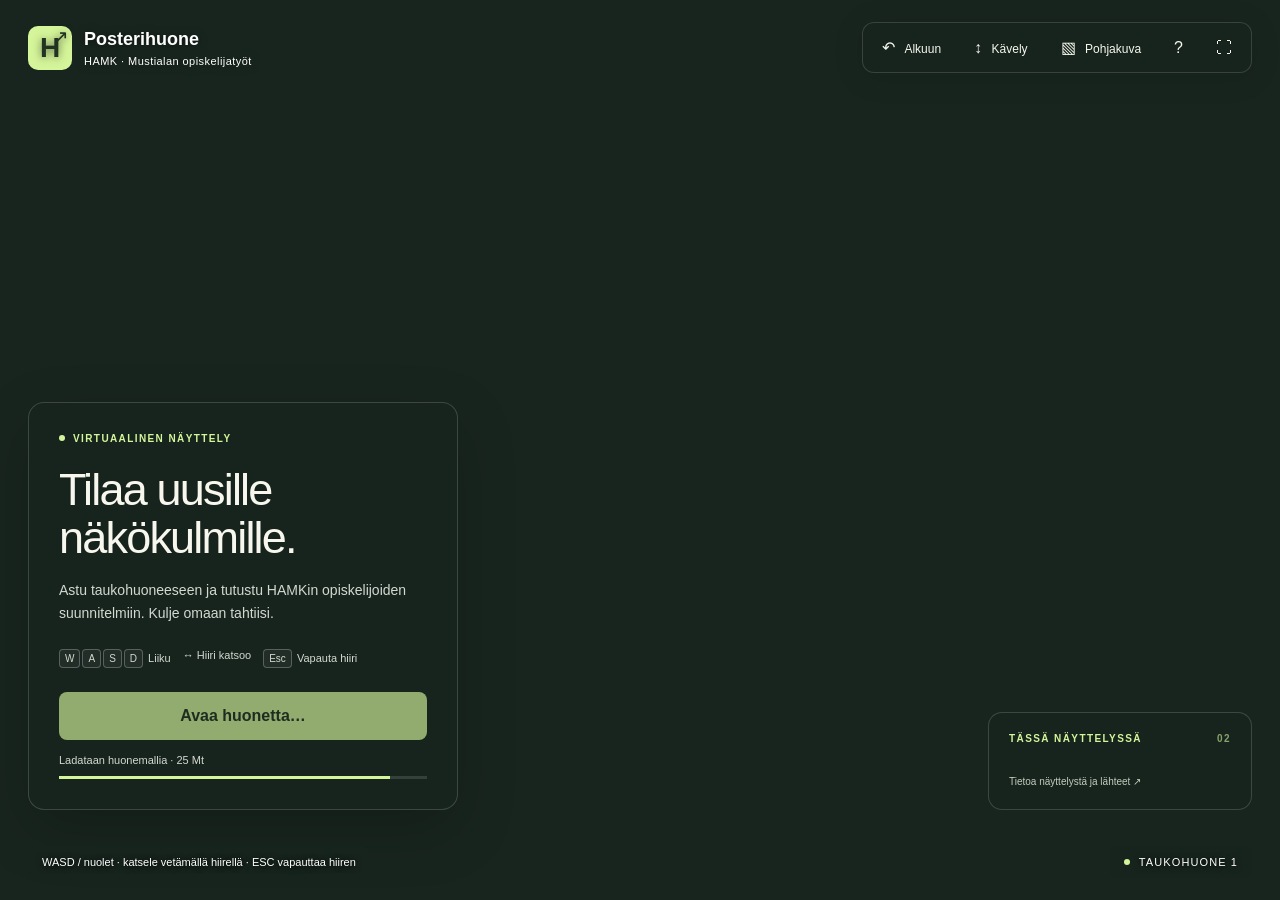
==== posterihuone/index.html @ b35eef32 "Publish static Three.js poster room" ====
<!doctype html>
<html lang="fi">
<head>
  <meta charset="UTF-8" />
  <meta name="viewport" content="width=device-width, initial-scale=1.0" />
  <meta name="theme-color" content="#18251e" />
  <meta name="description" content="Kulje HAMKin virtuaalisessa taukohuoneessa ja tutustu opiskelijoiden postereihin." />
  <title>Posterihuone · HAMK</title>
  <script type="module" crossorigin src="./assets/index-BItZWsgN.js"></script>
  <link rel="stylesheet" crossorigin href="./assets/index-Vwy-UdIa.css">
</head>
<body>
  <main id="app">
    <canvas id="scene" aria-label="Taukohuoneen kolmiulotteinen malli. Liiku WASD-näppäimillä ja katsele hiirellä." tabindex="0"></canvas>
    <header class="toolbar">
      <a class="brand" href="./" aria-label="Posterihuone, alkuun"><span class="brand-icon">H<span>↗</span></span><span>Posterihuone<small>HAMK · Mustialan opiskelijatyöt</small></span></a>
      <nav aria-label="Huoneen toiminnot">
        <button id="home" title="Palaa lähtöpaikkaan (R)">↶ <span>Alkuun</span></button>
        <button id="fly" aria-pressed="false" title="Vaihda kävelyn ja vapaan lentämisen välillä">↕ <span id="mode-label">Kävely</span></button>
        <button id="plan">▧ <span>Pohjakuva</span></button>
        <button id="help" aria-label="Liikkumisohjeet">?</button>
        <button id="fullscreen" aria-label="Koko näyttö">⛶</button>
      </nav>
    </header>
    <section id="welcome" class="welcome" aria-labelledby="welcome-title">
      <div class="eyebrow"><span class="status-dot"></span> VIRTUAALINEN NÄYTTELY</div>
      <h1 id="welcome-title">Tilaa uusille<br>näkökulmille.</h1>
      <p>Astu taukohuoneeseen ja tutustu HAMKin opiskelijoiden suunnitelmiin. Kulje omaan tahtiisi.</p>
      <div class="instructions"><span><kbd>W</kbd><kbd>A</kbd><kbd>S</kbd><kbd>D</kbd> Liiku</span><span>↔ Hiiri katsoo</span><span><kbd>Esc</kbd> Vapauta hiiri</span></div>
      <button id="enter" class="primary" disabled>Avaa huonetta…</button>
      <div id="loading" role="status" aria-live="polite">Valmistellaan näyttelyä</div>
      <progress id="progress" max="100" value="0" aria-label="Huoneen lataus"></progress>
    </section>
    <aside id="poster-list" class="poster-list" aria-label="Näyttelyn posterit">
      <div class="eyebrow">TÄSSÄ NÄYTTELYSSÄ <span>02</span></div>
      <div id="poster-cards"></div>
      <button id="sources" class="text-button">Tietoa näyttelystä ja lähteet ↗</button>
    </aside>
    <div id="crosshair" aria-hidden="true"></div>
    <button id="resume" class="primary resume" hidden>Astu sisään ↗</button>
    <button id="interact" class="interact" hidden>Avaa posteri <kbd>E</kbd></button>
    <footer class="hintbar"><span id="movement-hint">WASD / nuolet · katsele vetämällä hiirellä · ESC vapauttaa hiiren</span><span class="room-label"><i></i> TAUKOHUONE 1</span></footer>
    <div id="touch-controls" aria-label="Kosketusohjaimet"><button data-move="forward" aria-label="Eteenpäin">↑</button><div><button data-move="left" aria-label="Vasemmalle">←</button><button data-move="backward" aria-label="Taaksepäin">↓</button><button data-move="right" aria-label="Oikealle">→</button></div><div class="flight-touch"><button data-move="up" aria-label="Ylöspäin">+</button><button data-move="down" aria-label="Alaspäin">−</button></div></div>
    <dialog id="poster-dialog" aria-labelledby="poster-title"><div class="dialog-bar"><div><span class="eyebrow">OPISKELIJATYÖ</span><h2 id="poster-title"></h2></div><button class="close" aria-label="Sulje posteri">×</button></div><div class="poster-scroll"><img id="poster-large" alt="" /></div><div class="dialog-footer"><p id="poster-credit"></p><a id="poster-pdf" target="_blank" rel="noopener">Avaa alkuperäinen PDF ↗</a></div></dialog>
    <dialog id="info-dialog" aria-labelledby="info-title"><div class="dialog-bar"><h2 id="info-title"></h2><button class="close" aria-label="Sulje">×</button></div><div id="info-content" class="info-content"></div></dialog>
    <div id="toast" role="status" aria-live="polite" hidden></div>
  </main>
</body>
</html>
---- posterihuone/assets/index-Vwy-UdIa.css ----
:root{color:#f7f7ee;font-synthesis:none;--lime:#d5f59a;--panel:#18251ef0;background:#18251e;font-family:Inter,Segoe UI,Arial,sans-serif}*{box-sizing:border-box}body{margin:0;overflow:hidden}button,a{-webkit-tap-highlight-color:transparent}button{font:inherit;cursor:pointer}button:disabled{cursor:wait;opacity:.65}button:focus-visible,a:focus-visible,canvas:focus-visible{outline:3px solid var(--lime);outline-offset:4px}button{color:inherit;background:0 0;border:1px solid #ffffff30;border-radius:8px;padding:10px 14px;transition:background .15s}button:hover{background:#ffffff1a}a{color:var(--lime)}[hidden]{display:none!important}#scene{touch-action:none;outline:none;width:100vw;height:100dvh;display:block}.toolbar{pointer-events:none;justify-content:space-between;align-items:center;gap:20px;display:flex;position:absolute;top:22px;left:28px;right:28px}.toolbar>*{pointer-events:auto}.brand{color:#fff;text-shadow:0 1px 8px #0008;align-items:center;gap:12px;font-size:18px;font-weight:650;text-decoration:none;display:flex}.brand-icon{background:var(--lime);color:#233323;border-radius:10px;place-content:center;width:44px;height:44px;font-size:28px;line-height:1;display:grid;position:relative}.brand-icon span{font-size:20px;position:absolute;top:1px;right:3px}.brand small{letter-spacing:.04em;margin-top:5px;font-size:11px;font-weight:450;display:block}.toolbar nav{background:var(--panel);border:1px solid #ffffff24;border-radius:12px;gap:5px;padding:5px;display:flex;box-shadow:0 4px 30px #0002}.toolbar button{border:0;font-size:16px}.toolbar button span{margin-left:5px;font-size:12px}.toolbar button[aria-pressed=true]{background:var(--lime);color:#253124}.welcome{background:var(--panel);border:1px solid #ffffff29;border-radius:16px;width:430px;padding:30px;position:absolute;bottom:90px;left:28px;box-shadow:0 20px 60px #0003}.eyebrow{letter-spacing:.14em;color:var(--lime);align-items:center;gap:8px;font-size:10px;font-weight:650;display:flex}.status-dot,.room-label i{background:var(--lime);border-radius:50%;width:6px;height:6px;display:inline-block}h1{letter-spacing:-.04em;margin:22px 0 16px;font-size:45px;font-weight:450;line-height:1.08}p{color:#d3d9d1;font-size:14px;line-height:1.65}.instructions{color:#d3d9d1;flex-wrap:wrap;gap:12px;margin:24px 0;font-size:11px;display:flex}kbd{background:#ffffff0b;border:1px solid #ffffff40;border-radius:4px;margin-right:2px;padding:3px 5px;font-family:inherit;font-size:10px;display:inline-block}.primary{background:var(--lime);color:#233323;border:0;width:100%;padding:15px;font-weight:650;display:block}.primary:hover{background:#e1ffad}#loading{color:#d3d9d1;margin-top:14px;font-size:11px}progress{width:100%;height:3px;accent-color:var(--lime);border:0;margin-top:10px;display:block}progress::-webkit-progress-bar{background:#ffffff20}progress::-webkit-progress-value{background:var(--lime)}.poster-list{background:var(--panel);border:1px solid #ffffff29;border-radius:14px;width:264px;padding:20px;position:absolute;bottom:90px;right:28px}.poster-list>.eyebrow{justify-content:space-between;margin-bottom:18px}.poster-list>.eyebrow span{opacity:.6}.poster-card{text-align:left;border:0;border-top:1px solid #ffffff20;border-radius:0;align-items:center;gap:14px;width:100%;padding:14px 0;display:flex}.poster-card img{object-fit:contain;background:#f5f4e7;border-radius:2px;width:42px;height:59px}.poster-card strong{font-size:14px;font-weight:550;display:block}.poster-card small{color:#bcc5b9;margin-top:7px;font-size:10px;line-height:1.5;display:block}.poster-card .arrow{color:var(--lime);margin-left:auto}.text-button{color:#c3cdbd;text-align:left;border:0;width:100%;padding:14px 0 0;font-size:10px}.hintbar{color:#fff;pointer-events:none;text-shadow:0 1px 6px #000;justify-content:space-between;align-items:center;font-size:11px;display:flex;position:absolute;bottom:22px;left:28px;right:28px}.hintbar>span{background:#18251edb;border-radius:7px;padding:10px 14px}.room-label{letter-spacing:.1em;align-items:center;gap:9px;display:flex}#crosshair{pointer-events:none;background:#fff;border-radius:50%;width:5px;height:5px;margin:-2.5px;display:none;position:absolute;top:50%;left:50%;box-shadow:0 0 4px #0008}body.exploring #crosshair{display:block}body.exploring .poster-list{opacity:0;pointer-events:none}body.exploring .toolbar{opacity:.65}body.exploring .toolbar:hover{opacity:1}.interact{background:var(--panel);font-size:13px;position:absolute;top:56%;left:50%;transform:translate(-50%)}.interact kbd{margin-left:10px}dialog{color:#f7f7ee;background:#18251e;border:1px solid #ffffff40;border-radius:16px;max-width:calc(100vw - 28px);padding:0;box-shadow:0 30px 100px #0009}dialog::backdrop{-webkit-backdrop-filter:blur(6px);backdrop-filter:blur(6px);background:#07110bdd}#poster-dialog{width:780px;height:92dvh}.dialog-bar{border-bottom:1px solid #ffffff25;justify-content:space-between;align-items:center;gap:20px;padding:18px 22px;display:flex}.dialog-bar h2{margin:5px 0;font-size:21px;font-weight:500}.close{border:0;font-size:27px;line-height:1}.poster-scroll{text-align:center;background:#0c180e;height:calc(100% - 183px);padding:20px;overflow:auto}.poster-scroll img{width:100%;max-width:1600px;height:auto;margin:auto;display:block}.dialog-footer{padding:14px 22px;font-size:12px}.dialog-footer p{margin:0 0 8px;font-size:11px}.dialog-footer a{font-size:12px}#info-dialog{width:720px;max-height:90dvh}.info-content{max-height:75dvh;padding:10px 24px 28px;overflow:auto}.info-content p,.info-content li{color:#d3d9d1;font-size:14px;line-height:1.8}.info-content img{border-radius:8px;width:100%}.info-content h3{margin-top:24px;font-size:17px}.info-content ul{padding-left:22px}#toast{background:var(--panel);text-align:center;border-radius:8px;max-width:90vw;padding:12px 20px;font-size:13px;position:absolute;top:95px;left:50%;transform:translate(-50%)}#touch-controls{text-align:center;touch-action:none;display:none;position:absolute;bottom:78px;left:24px}#touch-controls button{background:var(--panel);touch-action:none;-webkit-user-select:none;user-select:none;width:48px;height:48px;margin:3px}.flight-touch{display:none}body.flying .flight-touch{display:block}@media (width<=800px){.toolbar{gap:8px;top:14px;left:14px;right:14px}.brand{font-size:15px}.brand small{font-size:9px}.brand-icon{width:36px;height:36px;font-size:23px}.toolbar nav{gap:0}.toolbar button{padding:9px}.toolbar button span{display:none}.welcome{width:360px;max-width:calc(100vw - 28px);padding:24px;bottom:65px;left:14px}.poster-list{width:220px;bottom:65px;right:14px}.hintbar{bottom:14px;left:14px;right:14px}.hintbar>span{font-size:10px}.hintbar .room-label{display:none}h1{font-size:36px}.instructions{gap:9px}.dialog-bar{padding:14px}.dialog-footer{padding:10px 14px}.poster-scroll{padding:10px}}@media (width<=620px){.poster-list{width:auto;padding:8px 14px;top:76px;bottom:auto;right:14px}.poster-list>.eyebrow,.poster-list .text-button,.poster-card small,.poster-card .arrow{display:none}#poster-cards{gap:12px;display:flex}.poster-card{border:0;gap:7px;padding:4px 0}.poster-card img{width:23px;height:33px}.poster-card strong{font-size:11px}.welcome p{font-size:13px}.toolbar nav{padding:2px}.toolbar button{padding:8px}.toolbar #fullscreen{display:none}}@media (pointer:coarse){body.entered #touch-controls{display:block}body.entered .poster-list{display:none}.hintbar #movement-hint{max-width:100%}}#app{-webkit-user-select:none;user-select:none}dialog{-webkit-user-select:text;user-select:text}#scene{cursor:default}body.entered #scene{cursor:grab}body.entered #scene:active{cursor:grabbing}.resume{z-index:2;width:220px;max-width:calc(100vw - 40px);padding:18px 28px;position:absolute;top:50%;left:50%;transform:translate(-50%,-50%);box-shadow:0 8px 40px #0006}@media (prefers-reduced-motion:reduce){*{transition:none!important}}
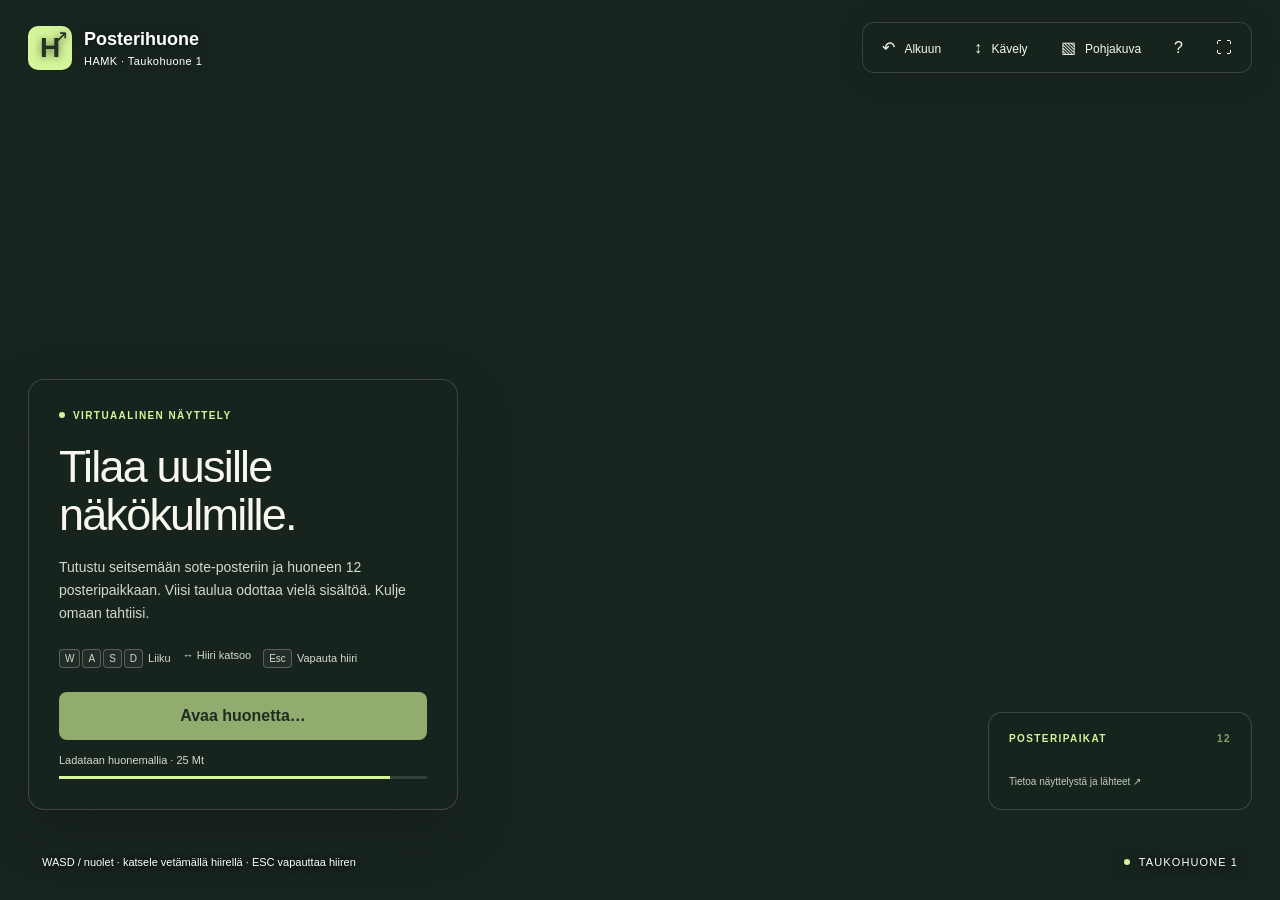
==== commit dd893c03: "Update poster room with 12 floor stands, Sote posters and Zoom links" ====
--- a/posterihuone/index.html
+++ b/posterihuone/index.html
@@ -6,14 +6,14 @@
   <meta name="theme-color" content="#18251e" />
   <meta name="description" content="Kulje HAMKin virtuaalisessa taukohuoneessa ja tutustu opiskelijoiden postereihin." />
   <title>Posterihuone · HAMK</title>
-  <script type="module" crossorigin src="./assets/index-BItZWsgN.js"></script>
-  <link rel="stylesheet" crossorigin href="./assets/index-Vwy-UdIa.css">
+  <script type="module" crossorigin src="./assets/index-D9Sp7Ctz.js"></script>
+  <link rel="stylesheet" crossorigin href="./assets/index-D_d5UYnc.css">
 </head>
 <body>
   <main id="app">
     <canvas id="scene" aria-label="Taukohuoneen kolmiulotteinen malli. Liiku WASD-näppäimillä ja katsele hiirellä." tabindex="0"></canvas>
     <header class="toolbar">
-      <a class="brand" href="./" aria-label="Posterihuone, alkuun"><span class="brand-icon">H<span>↗</span></span><span>Posterihuone<small>HAMK · Mustialan opiskelijatyöt</small></span></a>
+      <a class="brand" href="./" aria-label="Posterihuone, alkuun"><span class="brand-icon">H<span>↗</span></span><span>Posterihuone<small>HAMK · Taukohuone 1</small></span></a>
       <nav aria-label="Huoneen toiminnot">
         <button id="home" title="Palaa lähtöpaikkaan (R)">↶ <span>Alkuun</span></button>
         <button id="fly" aria-pressed="false" title="Vaihda kävelyn ja vapaan lentämisen välillä">↕ <span id="mode-label">Kävely</span></button>
@@ -25,14 +25,15 @@
     <section id="welcome" class="welcome" aria-labelledby="welcome-title">
       <div class="eyebrow"><span class="status-dot"></span> VIRTUAALINEN NÄYTTELY</div>
       <h1 id="welcome-title">Tilaa uusille<br>näkökulmille.</h1>
-      <p>Astu taukohuoneeseen ja tutustu HAMKin opiskelijoiden suunnitelmiin. Kulje omaan tahtiisi.</p>
+      <p>Tutustu seitsemään sote-posteriin ja huoneen 12 posteripaikkaan. Viisi taulua odottaa vielä sisältöä. Kulje omaan tahtiisi.</p>
       <div class="instructions"><span><kbd>W</kbd><kbd>A</kbd><kbd>S</kbd><kbd>D</kbd> Liiku</span><span>↔ Hiiri katsoo</span><span><kbd>Esc</kbd> Vapauta hiiri</span></div>
       <button id="enter" class="primary" disabled>Avaa huonetta…</button>
       <div id="loading" role="status" aria-live="polite">Valmistellaan näyttelyä</div>
       <progress id="progress" max="100" value="0" aria-label="Huoneen lataus"></progress>
     </section>
     <aside id="poster-list" class="poster-list" aria-label="Näyttelyn posterit">
-      <div class="eyebrow">TÄSSÄ NÄYTTELYSSÄ <span>02</span></div>
+      <div class="eyebrow">POSTERIPAIKAT <span id="poster-count">12</span></div>
+      <p id="slot-status" class="slot-summary"></p>
       <div id="poster-cards"></div>
       <button id="sources" class="text-button">Tietoa näyttelystä ja lähteet ↗</button>
     </aside>
@@ -41,7 +42,7 @@
     <button id="interact" class="interact" hidden>Avaa posteri <kbd>E</kbd></button>
     <footer class="hintbar"><span id="movement-hint">WASD / nuolet · katsele vetämällä hiirellä · ESC vapauttaa hiiren</span><span class="room-label"><i></i> TAUKOHUONE 1</span></footer>
     <div id="touch-controls" aria-label="Kosketusohjaimet"><button data-move="forward" aria-label="Eteenpäin">↑</button><div><button data-move="left" aria-label="Vasemmalle">←</button><button data-move="backward" aria-label="Taaksepäin">↓</button><button data-move="right" aria-label="Oikealle">→</button></div><div class="flight-touch"><button data-move="up" aria-label="Ylöspäin">+</button><button data-move="down" aria-label="Alaspäin">−</button></div></div>
-    <dialog id="poster-dialog" aria-labelledby="poster-title"><div class="dialog-bar"><div><span class="eyebrow">OPISKELIJATYÖ</span><h2 id="poster-title"></h2></div><button class="close" aria-label="Sulje posteri">×</button></div><div class="poster-scroll"><img id="poster-large" alt="" /></div><div class="dialog-footer"><p id="poster-credit"></p><a id="poster-pdf" target="_blank" rel="noopener">Avaa alkuperäinen PDF ↗</a></div></dialog>
+    <dialog id="poster-dialog" aria-labelledby="poster-title"><div class="dialog-bar"><div><span class="eyebrow">OPISKELIJATYÖ</span><h2 id="poster-title"></h2></div><button class="close" aria-label="Sulje posteri">×</button></div><div class="poster-scroll"><img id="poster-large" alt="" /></div><div class="dialog-footer"><p id="poster-credit"></p><div class="poster-actions"><a id="poster-zoom" class="zoom-link" target="_blank" rel="noopener noreferrer" hidden>Liity esittäjän Zoom-huoneeseen ↗</a><a id="poster-pdf" target="_blank" rel="noopener">Avaa alkuperäinen PDF ↗</a></div></div></dialog>
     <dialog id="info-dialog" aria-labelledby="info-title"><div class="dialog-bar"><h2 id="info-title"></h2><button class="close" aria-label="Sulje">×</button></div><div id="info-content" class="info-content"></div></dialog>
     <div id="toast" role="status" aria-live="polite" hidden></div>
   </main>
--- a/posterihuone/assets/index-D_d5UYnc.css
+++ b/posterihuone/assets/index-D_d5UYnc.css
@@ -0,0 +1 @@
+:root{color:#f7f7ee;font-synthesis:none;--lime:#d5f59a;--panel:#18251ef0;background:#18251e;font-family:Inter,Segoe UI,Arial,sans-serif}*{box-sizing:border-box}body{margin:0;overflow:hidden}button,a{-webkit-tap-highlight-color:transparent}button{font:inherit;cursor:pointer}button:disabled{cursor:wait;opacity:.65}button:focus-visible,a:focus-visible,canvas:focus-visible{outline:3px solid var(--lime);outline-offset:4px}button{color:inherit;background:0 0;border:1px solid #ffffff30;border-radius:8px;padding:10px 14px;transition:background .15s}button:hover{background:#ffffff1a}a{color:var(--lime)}[hidden]{display:none!important}#scene{touch-action:none;outline:none;width:100vw;height:100dvh;display:block}.toolbar{pointer-events:none;justify-content:space-between;align-items:center;gap:20px;display:flex;position:absolute;top:22px;left:28px;right:28px}.toolbar>*{pointer-events:auto}.brand{color:#fff;text-shadow:0 1px 8px #0008;align-items:center;gap:12px;font-size:18px;font-weight:650;text-decoration:none;display:flex}.brand-icon{background:var(--lime);color:#233323;border-radius:10px;place-content:center;width:44px;height:44px;font-size:28px;line-height:1;display:grid;position:relative}.brand-icon span{font-size:20px;position:absolute;top:1px;right:3px}.brand small{letter-spacing:.04em;margin-top:5px;font-size:11px;font-weight:450;display:block}.toolbar nav{background:var(--panel);border:1px solid #ffffff24;border-radius:12px;gap:5px;padding:5px;display:flex;box-shadow:0 4px 30px #0002}.toolbar button{border:0;font-size:16px}.toolbar button span{margin-left:5px;font-size:12px}.toolbar button[aria-pressed=true]{background:var(--lime);color:#253124}.welcome{background:var(--panel);border:1px solid #ffffff29;border-radius:16px;width:430px;padding:30px;position:absolute;bottom:90px;left:28px;box-shadow:0 20px 60px #0003}.eyebrow{letter-spacing:.14em;color:var(--lime);align-items:center;gap:8px;font-size:10px;font-weight:650;display:flex}.status-dot,.room-label i{background:var(--lime);border-radius:50%;width:6px;height:6px;display:inline-block}h1{letter-spacing:-.04em;margin:22px 0 16px;font-size:45px;font-weight:450;line-height:1.08}p{color:#d3d9d1;font-size:14px;line-height:1.65}.instructions{color:#d3d9d1;flex-wrap:wrap;gap:12px;margin:24px 0;font-size:11px;display:flex}kbd{background:#ffffff0b;border:1px solid #ffffff40;border-radius:4px;margin-right:2px;padding:3px 5px;font-family:inherit;font-size:10px;display:inline-block}.primary{background:var(--lime);color:#233323;border:0;width:100%;padding:15px;font-weight:650;display:block}.primary:hover{background:#e1ffad}#loading{color:#d3d9d1;margin-top:14px;font-size:11px}progress{width:100%;height:3px;accent-color:var(--lime);border:0;margin-top:10px;display:block}progress::-webkit-progress-bar{background:#ffffff20}progress::-webkit-progress-value{background:var(--lime)}.poster-list{background:var(--panel);border:1px solid #ffffff29;border-radius:14px;width:264px;padding:20px;position:absolute;bottom:90px;right:28px}.poster-list>.eyebrow{justify-content:space-between;margin-bottom:18px}.poster-list>.eyebrow span{opacity:.6}.poster-card{text-align:left;border:0;border-top:1px solid #ffffff20;border-radius:0;align-items:center;gap:14px;width:100%;padding:14px 0;display:flex}.poster-card img{object-fit:contain;background:#f5f4e7;border-radius:2px;width:42px;height:59px}.poster-card strong{font-size:14px;font-weight:550;display:block}.poster-card small{color:#bcc5b9;margin-top:7px;font-size:10px;line-height:1.5;display:block}.poster-card .arrow{color:var(--lime);margin-left:auto}.text-button{color:#c3cdbd;text-align:left;border:0;width:100%;padding:14px 0 0;font-size:10px}.hintbar{color:#fff;pointer-events:none;text-shadow:0 1px 6px #000;justify-content:space-between;align-items:center;font-size:11px;display:flex;position:absolute;bottom:22px;left:28px;right:28px}.hintbar>span{background:#18251edb;border-radius:7px;padding:10px 14px}.room-label{letter-spacing:.1em;align-items:center;gap:9px;display:flex}#crosshair{pointer-events:none;background:#fff;border-radius:50%;width:5px;height:5px;margin:-2.5px;display:none;position:absolute;top:50%;left:50%;box-shadow:0 0 4px #0008}body.exploring #crosshair{display:block}body.exploring .poster-list{opacity:0;pointer-events:none}body.exploring .toolbar{opacity:.65}body.exploring .toolbar:hover{opacity:1}.interact{background:var(--panel);font-size:13px;position:absolute;top:56%;left:50%;transform:translate(-50%)}.interact kbd{margin-left:10px}dialog{color:#f7f7ee;background:#18251e;border:1px solid #ffffff40;border-radius:16px;max-width:calc(100vw - 28px);padding:0;box-shadow:0 30px 100px #0009}dialog::backdrop{-webkit-backdrop-filter:blur(6px);backdrop-filter:blur(6px);background:#07110bdd}#poster-dialog{width:780px;height:92dvh}.dialog-bar{border-bottom:1px solid #ffffff25;justify-content:space-between;align-items:center;gap:20px;padding:18px 22px;display:flex}.dialog-bar h2{margin:5px 0;font-size:21px;font-weight:500}.close{border:0;font-size:27px;line-height:1}.poster-scroll{text-align:center;background:#0c180e;height:calc(100% - 183px);padding:20px;overflow:auto}.poster-scroll img{width:100%;max-width:1600px;height:auto;margin:auto;display:block}.dialog-footer{padding:14px 22px;font-size:12px}.dialog-footer p{margin:0 0 8px;font-size:11px}.dialog-footer a{font-size:12px}#info-dialog{width:720px;max-height:90dvh}.info-content{max-height:75dvh;padding:10px 24px 28px;overflow:auto}.info-content p,.info-content li{color:#d3d9d1;font-size:14px;line-height:1.8}.info-content img{border-radius:8px;width:100%}.info-content h3{margin-top:24px;font-size:17px}.info-content ul{padding-left:22px}#toast{background:var(--panel);text-align:center;border-radius:8px;max-width:90vw;padding:12px 20px;font-size:13px;position:absolute;top:95px;left:50%;transform:translate(-50%)}#touch-controls{text-align:center;touch-action:none;display:none;position:absolute;bottom:78px;left:24px}#touch-controls button{background:var(--panel);touch-action:none;-webkit-user-select:none;user-select:none;width:48px;height:48px;margin:3px}.flight-touch{display:none}body.flying .flight-touch{display:block}@media (width<=800px){.toolbar{gap:8px;top:14px;left:14px;right:14px}.brand{font-size:15px}.brand small{font-size:9px}.brand-icon{width:36px;height:36px;font-size:23px}.toolbar nav{gap:0}.toolbar button{padding:9px}.toolbar button span{display:none}.welcome{width:360px;max-width:calc(100vw - 28px);padding:24px;bottom:65px;left:14px}.poster-list{width:220px;bottom:65px;right:14px}.hintbar{bottom:14px;left:14px;right:14px}.hintbar>span{font-size:10px}.hintbar .room-label{display:none}h1{font-size:36px}.instructions{gap:9px}.dialog-bar{padding:14px}.dialog-footer{padding:10px 14px}.poster-scroll{padding:10px}}@media (width<=620px){.poster-list{width:auto;padding:8px 14px;top:76px;bottom:auto;right:14px}.poster-list>.eyebrow,.poster-list .text-button,.poster-card small,.poster-card .arrow{display:none}#poster-cards{gap:12px;display:flex}.poster-card{border:0;gap:7px;padding:4px 0}.poster-card img{width:23px;height:33px}.poster-card strong{font-size:11px}.welcome p{font-size:13px}.toolbar nav{padding:2px}.toolbar button{padding:8px}.toolbar #fullscreen{display:none}}@media (pointer:coarse){body.entered #touch-controls{display:block}body.entered .poster-list{display:none}.hintbar #movement-hint{max-width:100%}}#app{-webkit-user-select:none;user-select:none}dialog{-webkit-user-select:text;user-select:text}#scene{cursor:default}body.entered #scene{cursor:grab}body.entered #scene:active{cursor:grabbing}.resume{z-index:2;width:220px;max-width:calc(100vw - 40px);padding:18px 28px;position:absolute;top:50%;left:50%;transform:translate(-50%,-50%);box-shadow:0 8px 40px #0006}.slot-summary{color:#d3d9d1;font-size:12px;line-height:1.7}#poster-cards{scrollbar-width:thin;max-height:40dvh;overflow-y:auto}.poster-card strong{-webkit-line-clamp:2;-webkit-box-orient:vertical;font-size:12px;display:-webkit-box;overflow:hidden}.poster-card small{font-size:10px}.dialog-bar h2{font-size:17px;line-height:1.35}.poster-card>span:not(.arrow){flex:1;min-width:0}.poster-card img,.poster-card .arrow{flex-shrink:0}#poster-dialog[open]{flex-direction:column;display:flex}#poster-dialog .dialog-bar,#poster-dialog .dialog-footer{flex-shrink:0}#poster-dialog .poster-scroll{flex:1;height:auto;min-height:0}.poster-actions{flex-wrap:wrap;align-items:center;gap:12px 20px;display:flex}.zoom-link{background:var(--lime);color:#233323;border-radius:8px;padding:12px 16px;font-weight:650;text-decoration:none;display:inline-block}.zoom-link:hover{background:#e1ffad}@media (width<=620px){#poster-cards{max-width:calc(100vw - 56px);max-height:100px;overflow-x:auto}.poster-card{min-width:150px;max-width:160px}.slot-summary{margin:4px 0;font-size:10px}}@media (prefers-reduced-motion:reduce){*{transition:none!important}}
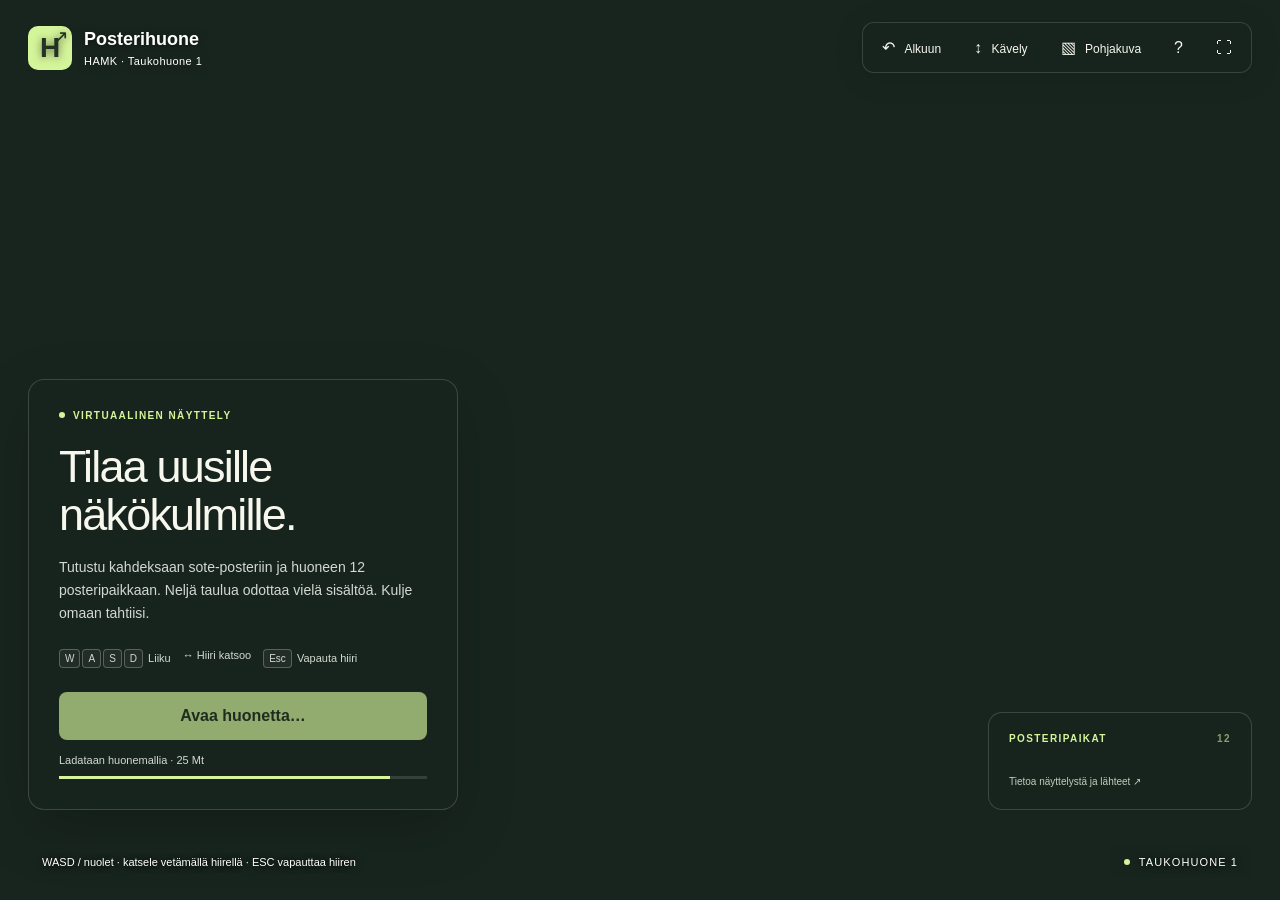
==== commit f58e4e50: "Update welcome text for eight posters" ====
--- a/posterihuone/index.html
+++ b/posterihuone/index.html
@@ -6,7 +6,7 @@
   <meta name="theme-color" content="#18251e" />
   <meta name="description" content="Kulje HAMKin virtuaalisessa taukohuoneessa ja tutustu opiskelijoiden postereihin." />
   <title>Posterihuone · HAMK</title>
-  <script type="module" crossorigin src="./assets/index-D9Sp7Ctz.js"></script>
+  <script type="module" crossorigin src="./assets/index-CT75sugb.js"></script>
   <link rel="stylesheet" crossorigin href="./assets/index-D_d5UYnc.css">
 </head>
 <body>
@@ -25,7 +25,7 @@
     <section id="welcome" class="welcome" aria-labelledby="welcome-title">
       <div class="eyebrow"><span class="status-dot"></span> VIRTUAALINEN NÄYTTELY</div>
       <h1 id="welcome-title">Tilaa uusille<br>näkökulmille.</h1>
-      <p>Tutustu seitsemään sote-posteriin ja huoneen 12 posteripaikkaan. Viisi taulua odottaa vielä sisältöä. Kulje omaan tahtiisi.</p>
+      <p>Tutustu kahdeksaan sote-posteriin ja huoneen 12 posteripaikkaan. Neljä taulua odottaa vielä sisältöä. Kulje omaan tahtiisi.</p>
       <div class="instructions"><span><kbd>W</kbd><kbd>A</kbd><kbd>S</kbd><kbd>D</kbd> Liiku</span><span>↔ Hiiri katsoo</span><span><kbd>Esc</kbd> Vapauta hiiri</span></div>
       <button id="enter" class="primary" disabled>Avaa huonetta…</button>
       <div id="loading" role="status" aria-live="polite">Valmistellaan näyttelyä</div>
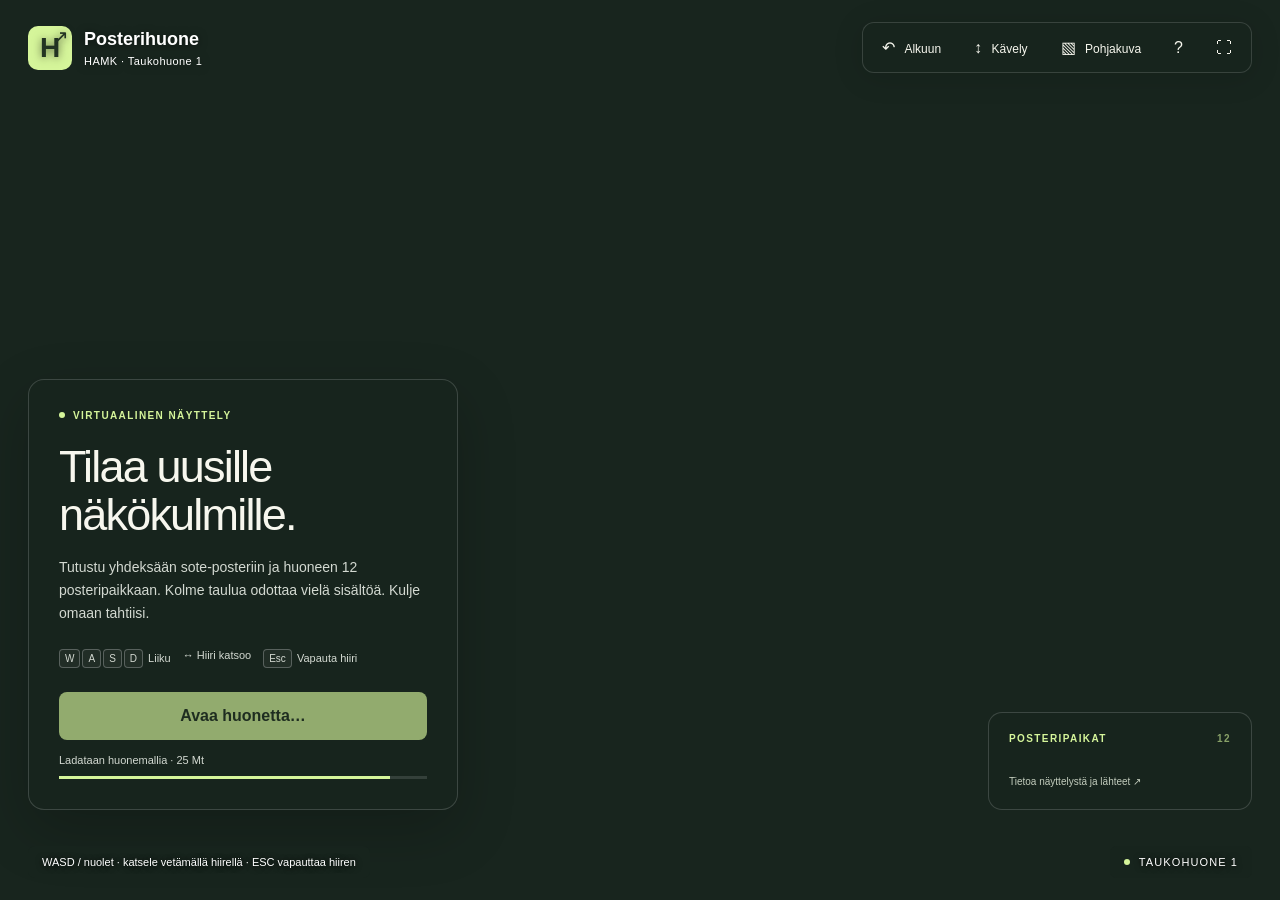
==== commit 193d9dcd: "Add Janette poster and remove Zoom links from exhibition" ====
--- a/posterihuone/index.html
+++ b/posterihuone/index.html
@@ -6,8 +6,8 @@
   <meta name="theme-color" content="#18251e" />
   <meta name="description" content="Kulje HAMKin virtuaalisessa taukohuoneessa ja tutustu opiskelijoiden postereihin." />
   <title>Posterihuone · HAMK</title>
-  <script type="module" crossorigin src="./assets/index-CT75sugb.js"></script>
-  <link rel="stylesheet" crossorigin href="./assets/index-D_d5UYnc.css">
+  <script type="module" crossorigin src="./assets/index-CbJZPBbo.js"></script>
+  <link rel="stylesheet" crossorigin href="./assets/index-BAX3CiWw.css">
 </head>
 <body>
   <main id="app">
@@ -25,7 +25,7 @@
     <section id="welcome" class="welcome" aria-labelledby="welcome-title">
       <div class="eyebrow"><span class="status-dot"></span> VIRTUAALINEN NÄYTTELY</div>
       <h1 id="welcome-title">Tilaa uusille<br>näkökulmille.</h1>
-      <p>Tutustu kahdeksaan sote-posteriin ja huoneen 12 posteripaikkaan. Neljä taulua odottaa vielä sisältöä. Kulje omaan tahtiisi.</p>
+      <p>Tutustu yhdeksään sote-posteriin ja huoneen 12 posteripaikkaan. Kolme taulua odottaa vielä sisältöä. Kulje omaan tahtiisi.</p>
       <div class="instructions"><span><kbd>W</kbd><kbd>A</kbd><kbd>S</kbd><kbd>D</kbd> Liiku</span><span>↔ Hiiri katsoo</span><span><kbd>Esc</kbd> Vapauta hiiri</span></div>
       <button id="enter" class="primary" disabled>Avaa huonetta…</button>
       <div id="loading" role="status" aria-live="polite">Valmistellaan näyttelyä</div>
@@ -42,7 +42,7 @@
     <button id="interact" class="interact" hidden>Avaa posteri <kbd>E</kbd></button>
     <footer class="hintbar"><span id="movement-hint">WASD / nuolet · katsele vetämällä hiirellä · ESC vapauttaa hiiren</span><span class="room-label"><i></i> TAUKOHUONE 1</span></footer>
     <div id="touch-controls" aria-label="Kosketusohjaimet"><button data-move="forward" aria-label="Eteenpäin">↑</button><div><button data-move="left" aria-label="Vasemmalle">←</button><button data-move="backward" aria-label="Taaksepäin">↓</button><button data-move="right" aria-label="Oikealle">→</button></div><div class="flight-touch"><button data-move="up" aria-label="Ylöspäin">+</button><button data-move="down" aria-label="Alaspäin">−</button></div></div>
-    <dialog id="poster-dialog" aria-labelledby="poster-title"><div class="dialog-bar"><div><span class="eyebrow">OPISKELIJATYÖ</span><h2 id="poster-title"></h2></div><button class="close" aria-label="Sulje posteri">×</button></div><div class="poster-scroll"><img id="poster-large" alt="" /></div><div class="dialog-footer"><p id="poster-credit"></p><div class="poster-actions"><a id="poster-zoom" class="zoom-link" target="_blank" rel="noopener noreferrer" hidden>Liity esittäjän Zoom-huoneeseen ↗</a><a id="poster-pdf" target="_blank" rel="noopener">Avaa alkuperäinen PDF ↗</a></div></div></dialog>
+    <dialog id="poster-dialog" aria-labelledby="poster-title"><div class="dialog-bar"><div><span class="eyebrow">OPISKELIJATYÖ</span><h2 id="poster-title"></h2></div><button class="close" aria-label="Sulje posteri">×</button></div><div class="poster-scroll"><img id="poster-large" alt="" /></div><div class="dialog-footer"><p id="poster-credit"></p><div class="poster-actions"><a id="poster-pdf" target="_blank" rel="noopener">Avaa alkuperäinen PDF ↗</a></div></div></dialog>
     <dialog id="info-dialog" aria-labelledby="info-title"><div class="dialog-bar"><h2 id="info-title"></h2><button class="close" aria-label="Sulje">×</button></div><div id="info-content" class="info-content"></div></dialog>
     <div id="toast" role="status" aria-live="polite" hidden></div>
   </main>
--- a/posterihuone/assets/index-BAX3CiWw.css
+++ b/posterihuone/assets/index-BAX3CiWw.css
@@ -0,0 +1 @@
+:root{color:#f7f7ee;font-synthesis:none;--lime:#d5f59a;--panel:#18251ef0;background:#18251e;font-family:Inter,Segoe UI,Arial,sans-serif}*{box-sizing:border-box}body{margin:0;overflow:hidden}button,a{-webkit-tap-highlight-color:transparent}button{font:inherit;cursor:pointer}button:disabled{cursor:wait;opacity:.65}button:focus-visible,a:focus-visible,canvas:focus-visible{outline:3px solid var(--lime);outline-offset:4px}button{color:inherit;background:0 0;border:1px solid #ffffff30;border-radius:8px;padding:10px 14px;transition:background .15s}button:hover{background:#ffffff1a}a{color:var(--lime)}[hidden]{display:none!important}#scene{touch-action:none;outline:none;width:100vw;height:100dvh;display:block}.toolbar{pointer-events:none;justify-content:space-between;align-items:center;gap:20px;display:flex;position:absolute;top:22px;left:28px;right:28px}.toolbar>*{pointer-events:auto}.brand{color:#fff;text-shadow:0 1px 8px #0008;align-items:center;gap:12px;font-size:18px;font-weight:650;text-decoration:none;display:flex}.brand-icon{background:var(--lime);color:#233323;border-radius:10px;place-content:center;width:44px;height:44px;font-size:28px;line-height:1;display:grid;position:relative}.brand-icon span{font-size:20px;position:absolute;top:1px;right:3px}.brand small{letter-spacing:.04em;margin-top:5px;font-size:11px;font-weight:450;display:block}.toolbar nav{background:var(--panel);border:1px solid #ffffff24;border-radius:12px;gap:5px;padding:5px;display:flex;box-shadow:0 4px 30px #0002}.toolbar button{border:0;font-size:16px}.toolbar button span{margin-left:5px;font-size:12px}.toolbar button[aria-pressed=true]{background:var(--lime);color:#253124}.welcome{background:var(--panel);border:1px solid #ffffff29;border-radius:16px;width:430px;padding:30px;position:absolute;bottom:90px;left:28px;box-shadow:0 20px 60px #0003}.eyebrow{letter-spacing:.14em;color:var(--lime);align-items:center;gap:8px;font-size:10px;font-weight:650;display:flex}.status-dot,.room-label i{background:var(--lime);border-radius:50%;width:6px;height:6px;display:inline-block}h1{letter-spacing:-.04em;margin:22px 0 16px;font-size:45px;font-weight:450;line-height:1.08}p{color:#d3d9d1;font-size:14px;line-height:1.65}.instructions{color:#d3d9d1;flex-wrap:wrap;gap:12px;margin:24px 0;font-size:11px;display:flex}kbd{background:#ffffff0b;border:1px solid #ffffff40;border-radius:4px;margin-right:2px;padding:3px 5px;font-family:inherit;font-size:10px;display:inline-block}.primary{background:var(--lime);color:#233323;border:0;width:100%;padding:15px;font-weight:650;display:block}.primary:hover{background:#e1ffad}#loading{color:#d3d9d1;margin-top:14px;font-size:11px}progress{width:100%;height:3px;accent-color:var(--lime);border:0;margin-top:10px;display:block}progress::-webkit-progress-bar{background:#ffffff20}progress::-webkit-progress-value{background:var(--lime)}.poster-list{background:var(--panel);border:1px solid #ffffff29;border-radius:14px;width:264px;padding:20px;position:absolute;bottom:90px;right:28px}.poster-list>.eyebrow{justify-content:space-between;margin-bottom:18px}.poster-list>.eyebrow span{opacity:.6}.poster-card{text-align:left;border:0;border-top:1px solid #ffffff20;border-radius:0;align-items:center;gap:14px;width:100%;padding:14px 0;display:flex}.poster-card img{object-fit:contain;background:#f5f4e7;border-radius:2px;width:42px;height:59px}.poster-card strong{font-size:14px;font-weight:550;display:block}.poster-card small{color:#bcc5b9;margin-top:7px;font-size:10px;line-height:1.5;display:block}.poster-card .arrow{color:var(--lime);margin-left:auto}.text-button{color:#c3cdbd;text-align:left;border:0;width:100%;padding:14px 0 0;font-size:10px}.hintbar{color:#fff;pointer-events:none;text-shadow:0 1px 6px #000;justify-content:space-between;align-items:center;font-size:11px;display:flex;position:absolute;bottom:22px;left:28px;right:28px}.hintbar>span{background:#18251edb;border-radius:7px;padding:10px 14px}.room-label{letter-spacing:.1em;align-items:center;gap:9px;display:flex}#crosshair{pointer-events:none;background:#fff;border-radius:50%;width:5px;height:5px;margin:-2.5px;display:none;position:absolute;top:50%;left:50%;box-shadow:0 0 4px #0008}body.exploring #crosshair{display:block}body.exploring .poster-list{opacity:0;pointer-events:none}body.exploring .toolbar{opacity:.65}body.exploring .toolbar:hover{opacity:1}.interact{background:var(--panel);font-size:13px;position:absolute;top:56%;left:50%;transform:translate(-50%)}.interact kbd{margin-left:10px}dialog{color:#f7f7ee;background:#18251e;border:1px solid #ffffff40;border-radius:16px;max-width:calc(100vw - 28px);padding:0;box-shadow:0 30px 100px #0009}dialog::backdrop{-webkit-backdrop-filter:blur(6px);backdrop-filter:blur(6px);background:#07110bdd}#poster-dialog{width:780px;height:92dvh}.dialog-bar{border-bottom:1px solid #ffffff25;justify-content:space-between;align-items:center;gap:20px;padding:18px 22px;display:flex}.dialog-bar h2{margin:5px 0;font-size:21px;font-weight:500}.close{border:0;font-size:27px;line-height:1}.poster-scroll{text-align:center;background:#0c180e;height:calc(100% - 183px);padding:20px;overflow:auto}.poster-scroll img{width:100%;max-width:1600px;height:auto;margin:auto;display:block}.dialog-footer{padding:14px 22px;font-size:12px}.dialog-footer p{margin:0 0 8px;font-size:11px}.dialog-footer a{font-size:12px}#info-dialog{width:720px;max-height:90dvh}.info-content{max-height:75dvh;padding:10px 24px 28px;overflow:auto}.info-content p,.info-content li{color:#d3d9d1;font-size:14px;line-height:1.8}.info-content img{border-radius:8px;width:100%}.info-content h3{margin-top:24px;font-size:17px}.info-content ul{padding-left:22px}#toast{background:var(--panel);text-align:center;border-radius:8px;max-width:90vw;padding:12px 20px;font-size:13px;position:absolute;top:95px;left:50%;transform:translate(-50%)}#touch-controls{text-align:center;touch-action:none;display:none;position:absolute;bottom:78px;left:24px}#touch-controls button{background:var(--panel);touch-action:none;-webkit-user-select:none;user-select:none;width:48px;height:48px;margin:3px}.flight-touch{display:none}body.flying .flight-touch{display:block}@media (width<=800px){.toolbar{gap:8px;top:14px;left:14px;right:14px}.brand{font-size:15px}.brand small{font-size:9px}.brand-icon{width:36px;height:36px;font-size:23px}.toolbar nav{gap:0}.toolbar button{padding:9px}.toolbar button span{display:none}.welcome{width:360px;max-width:calc(100vw - 28px);padding:24px;bottom:65px;left:14px}.poster-list{width:220px;bottom:65px;right:14px}.hintbar{bottom:14px;left:14px;right:14px}.hintbar>span{font-size:10px}.hintbar .room-label{display:none}h1{font-size:36px}.instructions{gap:9px}.dialog-bar{padding:14px}.dialog-footer{padding:10px 14px}.poster-scroll{padding:10px}}@media (width<=620px){.poster-list{width:auto;padding:8px 14px;top:76px;bottom:auto;right:14px}.poster-list>.eyebrow,.poster-list .text-button,.poster-card small,.poster-card .arrow{display:none}#poster-cards{gap:12px;display:flex}.poster-card{border:0;gap:7px;padding:4px 0}.poster-card img{width:23px;height:33px}.poster-card strong{font-size:11px}.welcome p{font-size:13px}.toolbar nav{padding:2px}.toolbar button{padding:8px}.toolbar #fullscreen{display:none}}@media (pointer:coarse){body.entered #touch-controls{display:block}body.entered .poster-list{display:none}.hintbar #movement-hint{max-width:100%}}#app{-webkit-user-select:none;user-select:none}dialog{-webkit-user-select:text;user-select:text}#scene{cursor:default}body.entered #scene{cursor:grab}body.entered #scene:active{cursor:grabbing}.resume{z-index:2;width:220px;max-width:calc(100vw - 40px);padding:18px 28px;position:absolute;top:50%;left:50%;transform:translate(-50%,-50%);box-shadow:0 8px 40px #0006}.slot-summary{color:#d3d9d1;font-size:12px;line-height:1.7}#poster-cards{scrollbar-width:thin;max-height:40dvh;overflow-y:auto}.poster-card strong{-webkit-line-clamp:2;-webkit-box-orient:vertical;font-size:12px;display:-webkit-box;overflow:hidden}.poster-card small{font-size:10px}.dialog-bar h2{font-size:17px;line-height:1.35}.poster-card>span:not(.arrow){flex:1;min-width:0}.poster-card img,.poster-card .arrow{flex-shrink:0}#poster-dialog[open]{flex-direction:column;display:flex}#poster-dialog .dialog-bar,#poster-dialog .dialog-footer{flex-shrink:0}#poster-dialog .poster-scroll{flex:1;height:auto;min-height:0}.poster-actions{flex-wrap:wrap;align-items:center;gap:12px 20px;display:flex}@media (width<=620px){#poster-cards{max-width:calc(100vw - 56px);max-height:100px;overflow-x:auto}.poster-card{min-width:150px;max-width:160px}.slot-summary{margin:4px 0;font-size:10px}}@media (prefers-reduced-motion:reduce){*{transition:none!important}}
